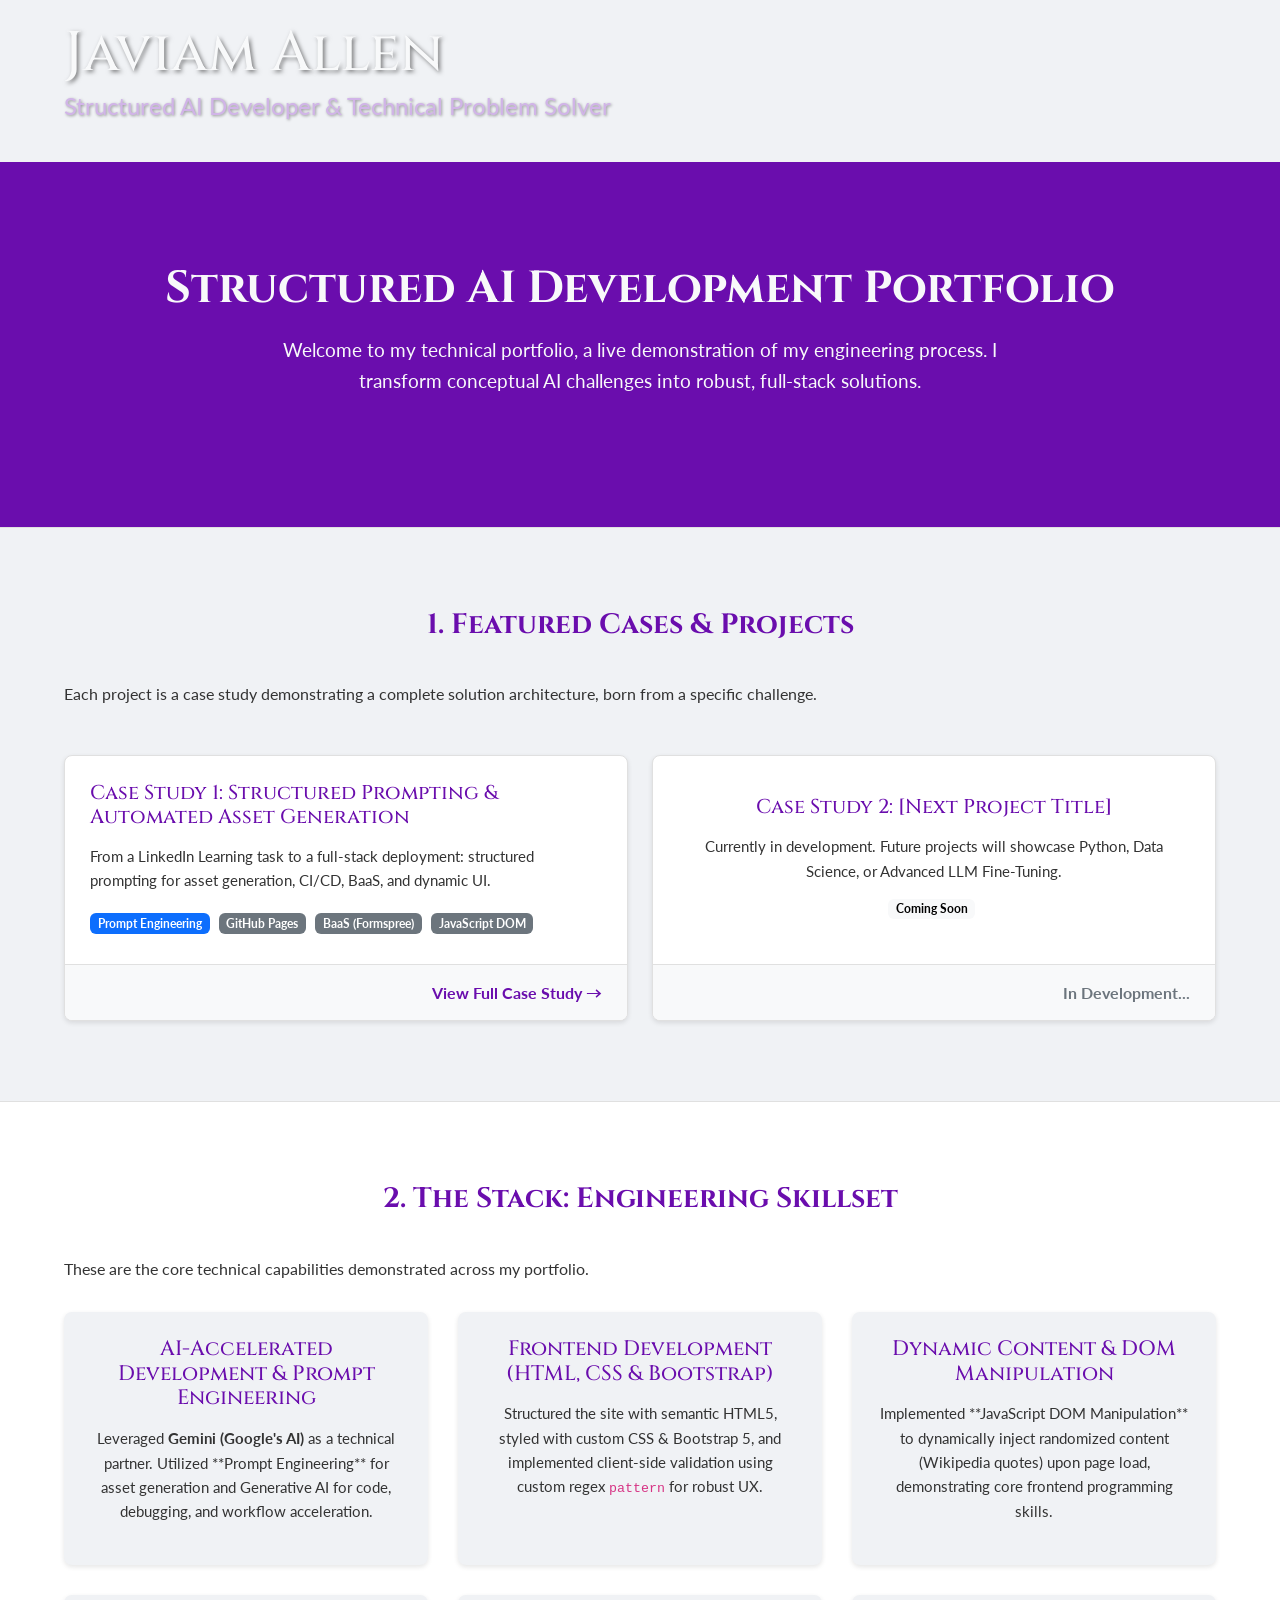
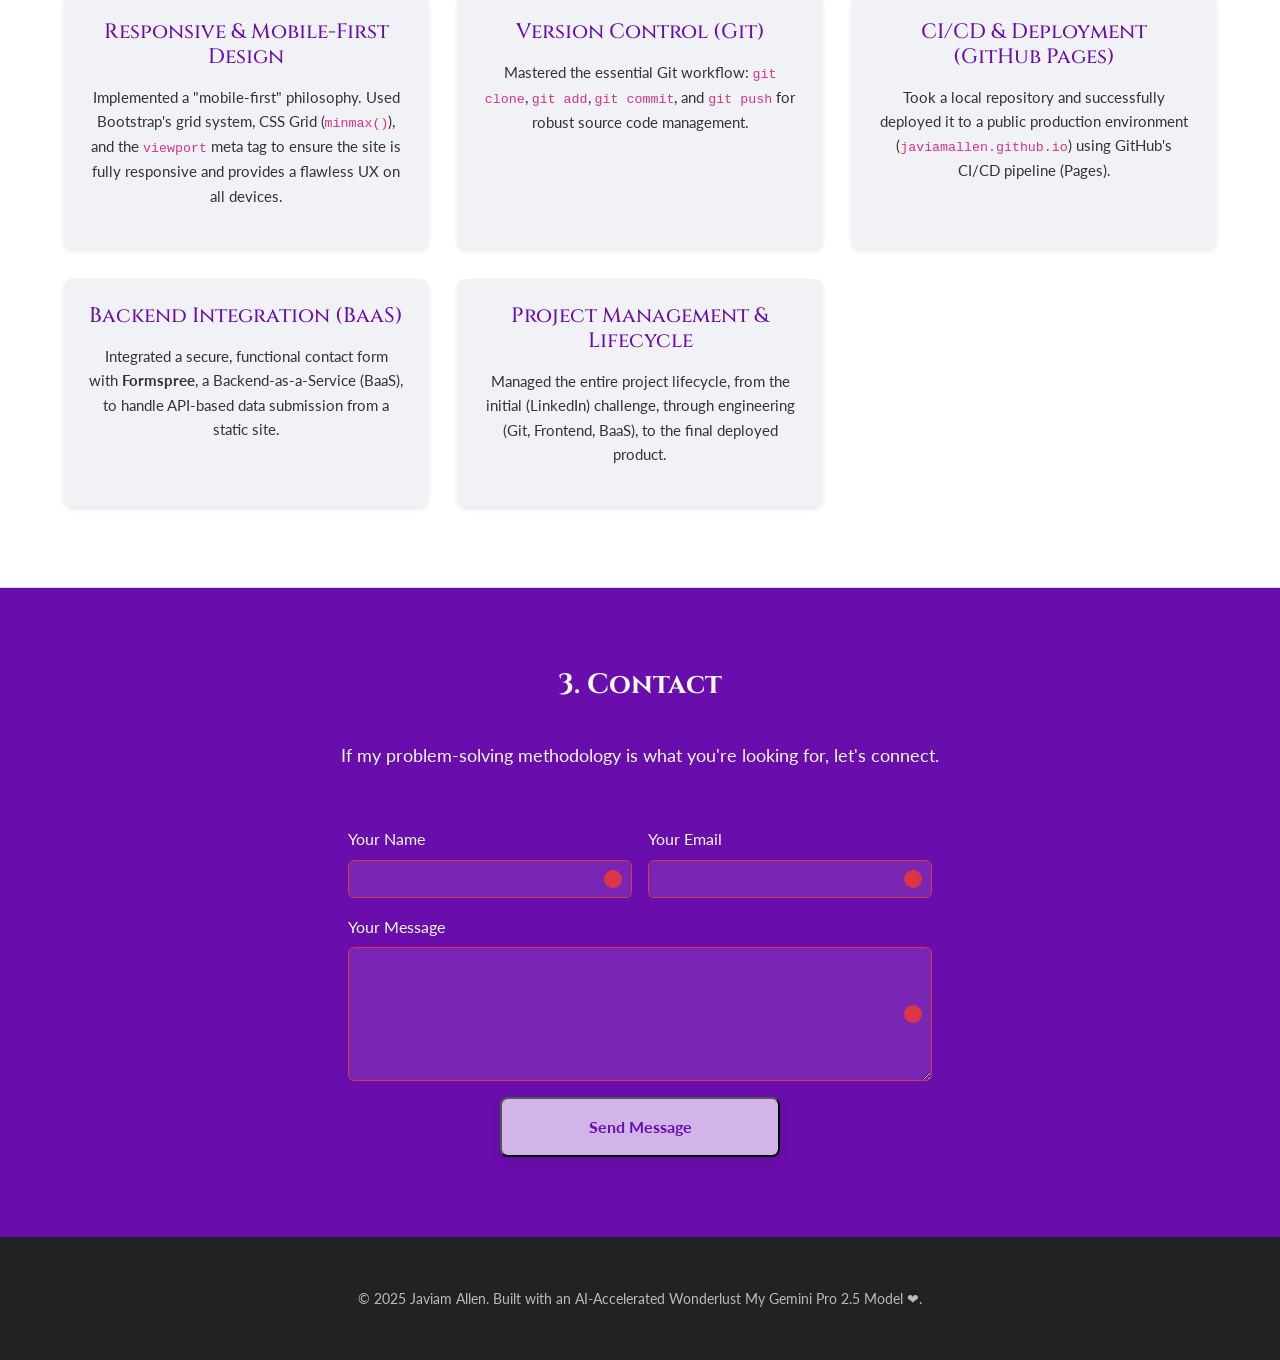
==== index.html @ 5b9ef959 "Refactor Case Study 2: Integrated AI-Generated Tetris with Claude & Few-Shot Learning" ====
<!DOCTYPE html>
<html lang="en">
<head>
    <meta charset="UTF-8">
    <meta name="viewport" content="width=device-width, initial-scale=1.0">
    
    <title>Javiam Allen | Structured AI Development Portfolio</title>
    <meta name="description" content="Portfolio Hub de Javiam Allen, presentando casos de estudio técnicos y soluciones de ingeniería en Prompt Engineering, CI/CD, y desarrollo full-stack acelerado por IA.">

    <link href="https://fonts.googleapis.com/css2?family=Cinzel:wght@400;700&family=Lato:wght@300;400&display=swap" rel="stylesheet">
    <link href="https://cdn.jsdelivr.net/npm/bootstrap@5.3.3/dist/css/bootstrap.min.css" rel="stylesheet" integrity="sha384-QWTKZyjpPEjISv5WaRU9OFeRpok6YctnYmDr5pNlyT2bRjXh0JMhjY6hW+ALEwIH" crossorigin="anonymous">
    <link rel="stylesheet" href="style.css">
</head>
<body>

    <header>
        <div class="container">
            <h1 class="logo">Javiam Allen</h1>
            <p class="subtitle">Structured AI Developer & Technical Problem Solver</p>
        </div>
    </header>

    <main>
        
        <section class="hero">
            <div class="container">
                <h2>Structured AI Development Portfolio</h2>
                <p>Welcome to my technical portfolio, a live demonstration of my engineering process. I transform conceptual AI challenges into robust, full-stack solutions.</p>
            </div>
        </section>

        <section class="projects">
            <div class="container">
                <h3>1. Featured Cases & Projects</h3>
                <p>Each project is a case study demonstrating a complete solution architecture, born from a specific challenge.</p>

                <div class="row row-cols-1 row-cols-md-2 g-4 mt-4">
                    
                    <div class="col">
                        <a href="/projects/prompt_engineering_case-study1.html" class="project-card-link">
                            <div class="card h-100 project-card">
                                <div class="card-body">
                                    <h5 class="card-title">Case Study 1: Structured Prompting & Automated Asset Generation</h5>
                                    <p class="card-text">From a LinkedIn Learning task to a full-stack deployment: structured prompting for asset generation, CI/CD, BaaS, and dynamic UI.</p>
                                    <span class="badge text-bg-primary">Prompt Engineering</span>
                                    <span class="badge text-bg-secondary">GitHub Pages</span>
                                    <span class="badge text-bg-secondary">BaaS (Formspree)</span>
                                    <span class="badge text-bg-secondary">JavaScript DOM</span>
                                </div>
                                <div class="card-footer">
                                    View Full Case Study →
                                </div>
                            </div>
                        </a>
                    </div>

                    <div class="col">
                        <div class="card h-100 project-card coming-soon">
                            <div class="card-body">
                                <h5 class="card-title">Case Study 2: [Next Project Title]</h5>
                                <p class="card-text">Currently in development. Future projects will showcase Python, Data Science, or Advanced LLM Fine-Tuning.</p>
                                <span class="badge text-bg-light">Coming Soon</span>
                            </div>
                            <div class="card-footer">
                                In Development...
                            </div>
                        </div>
                    </div>
                    
                </div>
            </div>
        </section>


        <section class="process">
            <div class="container">
                <h3>2. The Stack: Engineering Skillset</h3>
                <p>These are the core technical capabilities demonstrated across my portfolio.</p>
                
                <div class="skills-grid">
                    <div class="skill-card">
                        <h4>AI-Accelerated Development & Prompt Engineering</h4>
                        <p>Leveraged <strong>Gemini (Google's AI)</strong> as a technical partner. Utilized **Prompt Engineering** for asset generation and Generative AI for code, debugging, and workflow acceleration.</p>
                    </div>
                    
                    <div class="skill-card">
                        <h4>Frontend Development (HTML, CSS & Bootstrap)</h4>
                        <p>Structured the site with semantic HTML5, styled with custom CSS & Bootstrap 5, and implemented client-side validation using custom regex <code>pattern</code> for robust UX.</p>
                    </div>
                    
                    <div class="skill-card">
                        <h4>Dynamic Content & DOM Manipulation</h4>
                        <p>Implemented **JavaScript DOM Manipulation** to dynamically inject randomized content (Wikipedia quotes) upon page load, demonstrating core frontend programming skills.</p>
                    </div>
                    
                    <div class="skill-card">
                        <h4>Responsive & Mobile-First Design</h4>
                        <p>Implemented a "mobile-first" philosophy. Used Bootstrap's grid system, CSS Grid (<code>minmax()</code>), and the <code>viewport</code> meta tag to ensure the site is fully responsive and provides a flawless UX on all devices.</p>
                    </div>
                    
                    <div class="skill-card">
                        <h4>Version Control (Git)</h4>
                        <p>Mastered the essential Git workflow: <code>git clone</code>, <code>git add</code>, <code>git commit</code>, and <code>git push</code> for robust source code management.</p>
                    </div>
                    
                    <div class="skill-card">
                        <h4>CI/CD & Deployment (GitHub Pages)</h4>
                        <p>Took a local repository and successfully deployed it to a public production environment (<code>javiamallen.github.io</code>) using GitHub's CI/CD pipeline (Pages).</p>
                    </div>
                    
                    <div class="skill-card">
                        <h4>Backend Integration (BaaS)</h4>
                        <p>Integrated a secure, functional contact form with <strong>Formspree</strong>, a Backend-as-a-Service (BaaS), to handle API-based data submission from a static site.</p>
                    </div>

                    <div class="skill-card">
                        <h4>Project Management & Lifecycle</h4>
                        <p>Managed the entire project lifecycle, from the initial (LinkedIn) challenge, through engineering (Git, Frontend, BaaS), to the final deployed product.</p>
                    </div>
                </div>
            </div>
        </section>

        <section class="contact">
            <div class="container">
                <h3>3. Contact</h3>
                <p>If my problem-solving methodology is what you're looking for, let's connect.</p>
                
                <form action="https://formspree.io/f/xdkyglgq" method="POST" class="row g-3 needs-validation" style="max-width: 600px; margin: 40px auto 0; text-align: left;" novalidate>
                    
                    <div class="col-md-6">
                        <label for="inputName" class="form-label">Your Name</label>
                        <input type="text" name="name" class="form-control" id="inputName" required>
                        <div class="invalid-feedback">
                            Please enter your name.
                        </div>
                    </div>
                    
                    <div class="col-md-6">
                        <label for="inputEmail" class="form-label">Your Email</label>
                        <input type="email" name="_replyto" class="form-control" id="inputEmail" pattern="[a-z0-9._%+-]+@[a-z0-9.-]+\.[a-z]{2,}$" required>
                        <div class="invalid-feedback">
                            Please enter a valid email address (e.g., user@domain.com).
                        </div>
                    </div>
                    
                    <div class="col-12">
                        <label for="inputMessage" class="form-label">Your Message</label>
                        <textarea class="form-control" name="message" id="inputMessage" rows="5" required></textarea>
                        <div class="invalid-feedback">
                            Please enter your message.
                        </div>
                    </div>
                    
                    <input type="hidden" name="_next" value="https://javiamallen.github.io/gracias.html">
                    
                    <div class="col-12 text-center">
                        <button type="submit" class="cta-button">Send Message</button>
                    </div>
                </form>

            </div>
        </section>
    </main>

    <footer>
        <div class="container">
            <p>© 2025 Javiam Allen. Built with an AI-Accelerated Wonderlust My Gemini Pro 2.5 Model <span id="heart-symbol">&#x2764;</span>.</p>
        </div>
    </footer>

    <script src="https://cdn.jsdelivr.net/npm/bootstrap@5.3.3/dist/js/bootstrap.bundle.min.js" integrity="sha384-YvpcrYf0tY3lHB60NNkmXc5s9fDVZLESaAA55NDzOxhy9GkcIdslK1eN7N6jIeHz" crossorigin="anonymous"></script>
</body>
</html>
---- style.css ----
:root {
    --primary-color: #6a0dad; /* Morado profundo */
    --accent-color: #d1b4e8; /* Un morado más claro para acentos */
    --text-color: #333;
    --light-text-color: #f8f9fa;
    --background-color: #f0f2f5; /* Un gris claro para el fondo principal */
    --card-background: #ffffff;
    --shadow-light: rgba(0, 0, 0, 0.1);
    --border-color: #e0e0e0;
}

body {
    font-family: 'Lato', sans-serif;
    line-height: 1.6;
    color: var(--text-color);
    background-color: var(--background-color);
    margin: 0;
    padding: 0;
}

.container {
    width: 90%;
    max-width: 1200px;
    margin: 0 auto;
    padding: 20px 0;
}

/* Header Styles with Video Background (Index Page) */
.video-header {
    position: relative;
    width: 100%;
    height: 400px; 
    overflow: hidden;
    display: flex;
    align-items: center;
    justify-content: center;
    text-align: center;
    color: var(--light-text-color); 
    box-shadow: 0 4px 8px var(--shadow-light);
}

.header-video {
    position: absolute;
    top: 50%;
    left: 50%;
    min-width: 100%;
    min-height: 100%;
    width: auto;
    height: auto;
    z-index: 0;
    transform: translate(-50%, -50%);
    object-fit: cover; 
    filter: grayscale(100%) contrast(1.2); 
}

.header-overlay {
    position: absolute;
    top: 0;
    left: 0;
    width: 100%;
    height: 100%;
    background-color: rgba(0, 0, 0, 0.4); 
    z-index: 1;
}

.header-content {
    position: relative;
    z-index: 2; 
    padding: 2rem; 
}

.logo {
    font-family: 'Cinzel', serif;
    font-size: 3.5rem;
    margin: 0;
    color: var(--light-text-color);
    text-shadow: 2px 2px 4px rgba(0,0,0,0.5);
}

.subtitle {
    font-size: 1.5rem;
    color: var(--accent-color);
    text-shadow: 1px 1px 3px rgba(0,0,0,0.4);
}

/* General Section Styling */
section {
    padding: 60px 0;
    border-bottom: 1px solid var(--border-color);
}

section:last-of-type {
    border-bottom: none;
}

section h2, section h3 {
    font-family: 'Cinzel', serif;
    color: var(--primary-color);
    text-align: center;
    margin-bottom: 40px;
    font-weight: 700;
}

/* Hero Section */
.hero {
    background-color: var(--primary-color); 
    color: var(--light-text-color);
    text-align: center;
    padding: 80px 0;
}

.hero h2 {
    color: var(--light-text-color);
    font-size: 2.8rem;
    margin-bottom: 20px;
}

.hero p {
    font-size: 1.2rem;
    max-width: 800px;
    margin: 0 auto 30px auto;
}

.cta-button {
    display: inline-flex; /* Para alinear el texto principal y subtexto */
    flex-direction: column;
    align-items: center;
    justify-content: center;
    padding: 15px 30px; /* Más padding para el diseño de dos líneas */
    min-width: 280px; /* Ancho mínimo para que quepa bien el texto */
    background-color: var(--accent-color);
    color: var(--primary-color);
    border-radius: 8px;
    text-decoration: none;
    font-weight: bold;
    transition: background-color 0.3s ease, transform 0.2s ease;
    box-shadow: 0 4px 8px rgba(0,0,0,0.1);
}
.cta-button:hover {
    background-color: var(--primary-color);
    color: white;
    transform: translateY(-3px);
    box-shadow: 0 6px 12px rgba(0,0,0,0.15);
}
.cta-button .main-text {
    font-size: 1.1rem;
    margin-bottom: 5px; /* Espacio entre el texto principal y el subtexto */
}
.cta-button .sub-text {
    font-size: 0.85rem;
    font-weight: normal;
    opacity: 0.8;
}


/* Projects Section */
.projects {
    background-color: var(--background-color);
}

.project-card {
    background-color: var(--card-background);
    border: 1px solid var(--border-color);
    border-radius: 8px;
    overflow: hidden;
    box-shadow: 0 2px 5px var(--shadow-light);
    transition: transform 0.2s ease-in-out;
}

.project-card:hover {
    transform: translateY(-5px);
}

.project-card-link {
    text-decoration: none;
    color: inherit; /* Hereda el color del texto para no ponerlo azul */
}

.project-card-link:hover .project-card {
    border-color: var(--primary-color); 
}

.project-card .card-body {
    padding: 25px;
}

.project-card .card-title {
    font-family: 'Cinzel', serif;
    color: var(--primary-color);
    margin-bottom: 15px;
}

.project-card .card-text {
    color: var(--text-color);
    font-size: 0.95rem;
}

.project-card .badge {
    margin-right: 5px;
    margin-bottom: 5px;
}

.project-card .card-footer {
    background-color: #f8f9fa;
    border-top: 1px solid var(--border-color);
    padding: 15px 25px;
    color: var(--primary-color);
    font-weight: bold;
    text-align: right;
}

.project-card.coming-soon .card-body {
    display: flex;
    flex-direction: column;
    justify-content: center;
    align-items: center;
    min-height: 180px; 
    text-align: center;
    color: var(--text-color);
}

.project-card.coming-soon .card-footer {
    color: #6c757d; 
}


/* Process/Skills Section (Index Page) */
.process {
    background-color: var(--card-background);
}

.skills-grid {
    display: grid;
    grid-template-columns: repeat(auto-fit, minmax(300px, 1fr));
    gap: 30px;
    margin-top: 30px;
}

.skill-card {
    background-color: var(--background-color);
    padding: 25px;
    border-radius: 8px;
    box-shadow: 0 2px 5px var(--shadow-light);
    text-align: center;
    transition: background-color 0.2s ease-in-out;
}

.skill-card:hover {
    background-color: #e2e4e7; 
}

.skill-card h4 {
    font-family: 'Cinzel', serif;
    color: var(--primary-color);
    margin-bottom: 15px;
    font-size: 1.3rem;
}

.skill-card p {
    font-size: 0.95rem;
    color: var(--text-color);
}

/* Contact Section (Index Page) */
.contact {
    background-color: var(--primary-color);
    color: var(--light-text-color);
    text-align: center;
}

.contact h3 {
    color: var(--light-text-color);
}

.contact p {
    max-width: 700px;
    margin: 0 auto 30px auto;
    font-size: 1.1rem;
}

.form-label {
    color: var(--light-text-color);
    text-align: left;
    display: block; 
    margin-bottom: .5rem;
}

.form-control {
    background-color: rgba(255, 255, 255, 0.1);
    border: 1px solid rgba(255, 255, 255, 0.3);
    color: var(--light-text-color);
}

.form-control:focus {
    background-color: rgba(255, 255, 255, 0.15);
    border-color: var(--accent-color);
    box-shadow: 0 0 0 0.25rem rgba(209, 180, 232, 0.5); 
    color: var(--light-text-color);
}

.form-control::placeholder {
    color: rgba(255, 255, 255, 0.5);
}

.form-control:valid {
    border-color: #198754; 
    padding-right: 2.25rem;
    background-image: url("data:image/svg+xml,%3csvg xmlns='http://www.w3.org/2000/svg' viewBox='0 0 8 8'%3e%3cpath fill='%23198754' d='M2.343 6.707l-.707-.707L5.707 2.343l.707.707L2.343 6.707zM1.293 4.293l1.414 1.414L.879 7.336.172 6.629l1.121-1.121z'/%3e%3c/svg%3e");
    background-repeat: no-repeat;
    background-position: right calc(.375em + .1875rem) center;
    background-size: calc(.75em + .375rem) calc(.75em + .375rem);
}

.form-control:invalid {
    border-color: #dc3545; 
    padding-right: 2.25rem;
    background-image: url("data:image/svg+xml,%3csvg xmlns='http://www.w3.org/2000/svg' viewBox='0 0 12 12' fill='%23dc3545'%3e%3cpath d='M8.59 3.41L7.18 2 6 3.18 4.82 2 3.41 3.41 4.59 4.59 3.41 5.76 2 7.18 3.18 6 4.34 7.18 5.76 6 7.18 7.18 8.59 6 7.42 4.82 8.59 3.41zM6 0a6 6 0 100 12A6 6 0 006 0z'/%3e%3c/svg%3e");
    background-repeat: no-repeat;
    background-position: right calc(.375em + .1875rem) center;
    background-size: calc(.75em + .375rem) calc(.75em + .375rem);
}

.invalid-feedback {
    color: #dc3545; 
    text-align: left;
    margin-top: .25rem;
}

/* Footer Styles */
footer {
    background-color: #222;
    color: #bbb;
    text-align: center;
    padding: 30px 0;
    font-size: 0.9rem;
}

footer p {
    margin: 0;
}

/* Responsive Design */
@media (max-width: 768px) {
    .logo {
        font-size: 2.5rem;
    }

    .subtitle {
        font-size: 1.2rem;
    }

    .hero h2 {
        font-size: 2rem;
    }

    .hero p {
        font-size: 1rem;
    }

    .skills-grid { /* Para el index */
        grid-template-columns: 1fr;
    }

    .container {
        padding: 15px 0;
    }

    section {
        padding: 40px 0;
    }

    /* Ajustes específicos para botones CTA en móvil */
    .cta-button {
        width: 90%; /* Hace que el botón ocupe casi todo el ancho */
        min-width: unset; /* Deshabilita el min-width para móvil */
    }
}


/* --- ESTILOS ESPECÍFICOS PARA LAS PÁGINAS DE CASOS DE ESTUDIO --- */
/* (Combinando los estilos generales con los específicos de Case Study 1) */

/* Encabezado de los casos de estudio */
.case-study-header {
    background-color: var(--primary-color);
    color: white;
    padding: 60px 0;
    text-align: center;
    box-shadow: 0 4px 8px rgba(0,0,0,0.1); /* Sombra para que destaque */
}
.case-study-header h1 {
    font-family: 'Cinzel', serif;
    font-size: 3rem;
    margin-bottom: 15px;
}
.case-study-header p {
    font-size: 1.1rem;
    max-width: 800px;
    margin: 0 auto;
}

/* Secciones de casos de estudio */
.case-study-section {
    padding: 50px 0;
    border-bottom: 1px solid #eee; /* Borde más sutil */
    background-color: #f8f9fa; /* Asegura el fondo blanco */
}
.case-study-section:last-of-type {
    border-bottom: none;
}
.case-study-section h2 {
    font-family: 'Cinzel', serif;
    color: var(--primary-color);
    margin-bottom: 30px;
    text-align: center;
    font-weight: 700;
}

/* Grilla de habilidades/tecnologías para casos de estudio */
.tech-stack-grid {
    display: grid;
    grid-template-columns: repeat(auto-fit, minmax(140px, 1fr)); /* Adaptado para más cards pequeñas */
    gap: 10px; /* Menos espacio entre cards */
    margin-top: 20px;
    justify-content: center;
}
.tech-card {
    background-color: var(--card-background); /* Blanco para las cards */
    border: 1px solid var(--border-color);
    border-radius: 6px; /* Bordes ligeramente menos redondeados */
    padding: 12px 8px; /* Menos padding */
    text-align: center;
    box-shadow: 0 2px 4px rgba(0,0,0,0.05);
    font-weight: 700; /* Boldy */
    color: var(--text-color);
    font-size: 0.9rem; /* Fuente más pequeña */
    transition: transform 0.1s ease, border-color 0.1s ease;
}
.tech-card:hover {
    transform: translateY(-2px);
    border-color: var(--primary-color);
}
.tech-card.ai-model { /* Card especial para el modelo de IA */
    background-color: var(--accent-color);
    color: var(--primary-color);
    border-color: var(--primary-color);
    font-size: 1rem;
    padding: 15px 10px;
    box-shadow: 0 4px 8px rgba(0,0,0,0.1);
}
.tech-card.ai-model p { /* Estilo para el subtexto dentro de la card AI-model */
    font-weight: normal; 
    font-size: 0.85rem; 
    margin-top: 5px;
    margin-bottom: 0;
    opacity: 0.9;
}


/* Bloque de Código de Prompt (YAML) */
.prompt-example {
    background-color: #282c34; /* Fondo oscuro tipo editor de código */
    color: #f8f8f2; /* Color de texto claro */
    border-radius: 8px;
    padding: 1.5rem;
    margin-top: 20px;
    overflow-x: auto; /* Para scroll horizontal en móviles */
    box-shadow: 0 4px 8px rgba(0,0,0,0.2);
}
.prompt-example h5 {
    color: #61dafb; /* Azul claro para el título del prompt */
    text-align: center;
    margin-bottom: 15px;
    font-family: 'Lato', sans-serif; 
    font-weight: 700;
}
.prompt-example pre {
    margin: 0;
    white-space: pre-wrap; /* Permite que el texto se ajuste si es muy largo */
    word-wrap: break-word;
}
/* Colores de sintaxis para YAML */
.yaml-comment { color: #5c6370; } 
.yaml-key { color: #e06c75; } 
.yaml-string { color: #98c379; } 
.yaml-operator { color: #c678dd; } 
.prompt-highlight {
    font-weight: bold;
    color: #e0b0ff; /* Morado claro para destacar */
}

/* Listado de requisitos del Challenge */
.challenge-list {
    list-style: none; /* Sin viñetas por defecto */
    padding-left: 0;
    text-align: left;
    max-width: 800px;
    margin: 20px auto;
    background-color: var(--card-background);
    border-radius: 8px;
    box-shadow: 0 2px 5px rgba(0,0,0,0.05);
    padding: 20px;
}
.challenge-list li {
    padding: 10px 0;
    border-bottom: 1px dashed var(--border-color); /* Separador punteado */
    font-size: 1rem;
    color: var(--text-color);
}
.challenge-list li:last-child {
    border-bottom: none;
}
.challenge-list .boldy {
    color: var(--primary-color); /* Hace que los elementos clave sean morados */
}

/* Estilo para los "Key Takeaways" */
.key-takeaway {
    background-color: #e9ecef; /* Gris suave */
    padding: 25px;
    border-left: 5px solid var(--primary-color); /* Borde morado a la izquierda */
    margin-top: 40px;
    font-style: italic;
    color: #555;
    border-radius: 8px;
    box-shadow: 0 2px 5px rgba(0,0,0,0.05);
}
.key-takeaway p {
    margin-bottom: 0;
    font-size: 1.05rem;
}

/* Botón "Back to Portfolio Hub" */
.back-to-portfolio-btn {
    display: inline-block;
    margin-top: 40px;
    background-color: var(--primary-color);
    color: white;
    padding: 12px 30px;
    border-radius: 5px;
    text-decoration: none;
    font-weight: bold;
    transition: background-color 0.3s ease, transform 0.2s ease;
    box-shadow: 0 4px 8px rgba(0,0,0,0.1);
}
.back-to-portfolio-btn:hover {
    background-color: #5a0ca0;
    color: white;
    transform: translateY(-2px);
}

/* Responsive para casos de estudio */
@media (max-width: 768px) {
    .case-study-header h1 {
        font-size: 2rem;
    }
    .tech-stack-grid {
        grid-template-columns: repeat(auto-fit, minmax(100px, 1fr)); /* Más compacto para móvil */
    }
    .tech-card {
        font-size: 0.8rem;
        padding: 10px 5px;
    }
    .tech-card.ai-model {
        font-size: 0.9rem;
        padding: 12px 8px;
    }
    .tech-card.ai-model p {
        font-size: 0.75rem;
    }
    .prompt-example {
        padding: 1rem;
    }
    .prompt-example h5 {
        font-size: 1rem;
    }
    .download-btn-wrapper .cta-button {
        width: 100%;
        min-width: unset;
    }
    .challenge-list {
        padding: 15px;
    }
}
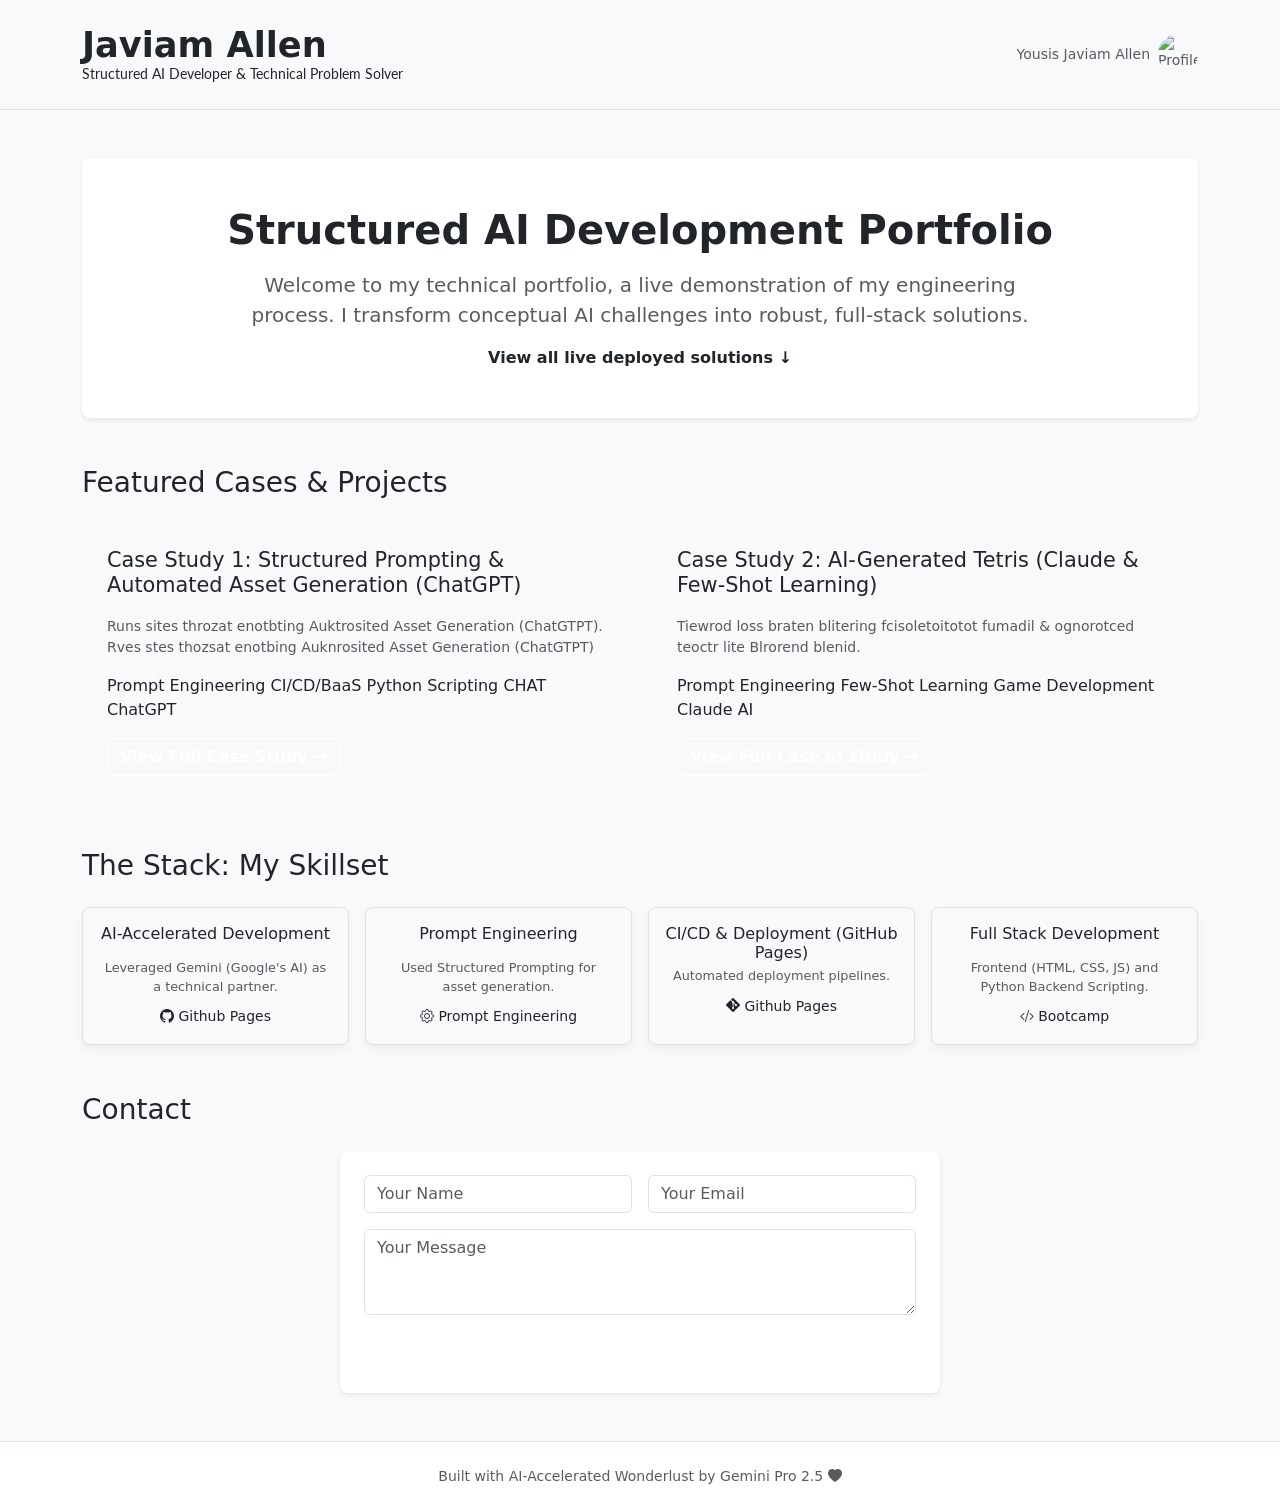
==== commit e9c9e6c7: "Refactor Case Study 2: Integrated AI-Generated Tetris with Claude & Few-Shot Learning" ====
--- a/index.html
+++ b/index.html
@@ -3,172 +3,150 @@
 <head>
     <meta charset="UTF-8">
     <meta name="viewport" content="width=device-width, initial-scale=1.0">
+    <title>Javiam Allen | Structured AI Development Portfolio</title>
+    <meta name="description" content="Portfolio Hub de Javiam Allen, presentando casos de estudio técnicos y soluciones de ingeniería en IA.">
     
-    <title>Javiam Allen | Structured AI Development Portfolio</title>
-    <meta name="description" content="Portfolio Hub de Javiam Allen, presentando casos de estudio técnicos y soluciones de ingeniería en Prompt Engineering, CI/CD, y desarrollo full-stack acelerado por IA.">
+    <link href="https://fonts.googleapis.com/css2?family=Cinzel:wght@400;700&family=Lato:wght@300;400;700&display=swap" rel="stylesheet">
+    
+    <link href="https://cdn.jsdelivr.net/npm/bootstrap@5.3.3/dist/css/bootstrap.min.css" rel="stylesheet" integrity="sha384-QWTKZyjpPEjISv5WaRU9OFeRpok6YctnYmDr5pNlyT2bRjXh0JMhjY6hW+ALEwIH" crossorigin="anonymous">
+    
+    <link rel="stylesheet" href="style.css"> 
+</head>
+<body class="bg-light">
 
-    <link href="https://fonts.googleapis.com/css2?family=Cinzel:wght@400;700&family=Lato:wght@300;400&display=swap" rel="stylesheet">
-    <link href="https://cdn.jsdelivr.net/npm/bootstrap@5.3.3/dist/css/bootstrap.min.css" rel="stylesheet" integrity="sha384-QWTKZyjpPEjISv5WaRU9OFeRpok6YctnYmDr5pNlyT2bRjXh0JMhjY6hW+ALEwIH" crossorigin="anonymous">
-    <link rel="stylesheet" href="style.css">
-</head>
-<body>
-
-    <header>
-        <div class="container">
-            <h1 class="logo">Javiam Allen</h1>
-            <p class="subtitle">Structured AI Developer & Technical Problem Solver</p>
+    <header class="py-4 border-bottom">
+        <div class="container d-flex justify-content-between align-items-center">
+            <div>
+                <h1 class="logo mb-0">Javiam Allen</h1>
+                <p class="subtitle mb-0">Structured AI Developer & Technical Problem Solver</p>
+            </div>
+            <div class="d-none d-md-flex align-items-center text-muted small">
+                <span class="me-2">Yousis Javiam Allen</span>
+                <img src="assets/profile-pic.jpg" alt="Profile" class="rounded-circle" style="width: 40px; height: 40px;">
+            </div>
         </div>
     </header>
 
-    <main>
+    <main class="container my-5">
         
-        <section class="hero">
-            <div class="container">
-                <h2>Structured AI Development Portfolio</h2>
-                <p>Welcome to my technical portfolio, a live demonstration of my engineering process. I transform conceptual AI challenges into robust, full-stack solutions.</p>
+        <section class="p-4 p-md-5 mb-5 bg-white shadow-sm rounded-3 text-center">
+            <h2 class="display-6 fw-bold mb-3" style="color: var(--primary-color);">Structured AI Development Portfolio</h2>
+            <p class="lead text-muted mx-auto" style="max-width: 800px;">
+                Welcome to my technical portfolio, a live demonstration of my engineering process. I transform conceptual AI challenges into robust, full-stack solutions.
+            </p>
+            <a href="#featured-projects" class="text-decoration-none" style="color: var(--primary-color); font-weight: bold;">
+                View all live deployed solutions ↓
+            </a>
+        </section>
+
+        <section id="featured-projects" class="mb-5">
+            <h3 class="mb-4">Featured Cases & Projects</h3>
+            <div class="row g-4">
+                
+                <div class="col-md-6">
+                    <div class="project-card">
+                        <h4 class="mb-2">Case Study 1: Structured Prompting & Automated Asset Generation (ChatGPT)</h4>
+                        <p class="text-muted small">Runs sites throzat enotbting Auktrosited Asset Generation (ChatGTPT). Rves stes thozsat enotbing Auknrosited Asset Generation (ChatGTPT)</p>
+                        
+                        <div class="mb-3">
+                            <span class="tech-tag">Prompt Engineering</span>
+                            <span class="tech-tag">CI/CD/BaaS</span>
+                            <span class="tech-tag">Python Scripting</span>
+                            <span class="tech-tag">CHAT ChatGPT</span>
+                        </div>
+                        
+                        <a href="/projects/prompt_engineering_case-study1.html" class="btn btn-primary view-case-btn">View Full Case Study →</a>
+                    </div>
+                </div>
+
+                <div class="col-md-6">
+                    <div class="project-card">
+                        <h4 class="mb-2">Case Study 2: AI-Generated Tetris (Claude & Few-Shot Learning)</h4>
+                        <p class="text-muted small">Tiewrod loss braten blitering fcisoletoitotot fumadil & ognorotced teoctr lite Blrorend blenid.</p>
+                        
+                        <div class="mb-3">
+                            <span class="tech-tag">Prompt Engineering</span>
+                            <span class="tech-tag">Few-Shot Learning</span>
+                            <span class="tech-tag">Game Development</span>
+                             <span class="tech-tag">Claude AI</span>
+
+                        </div>
+                        
+                        <a href="/projects/prompt_engineering_case-study2.html" class="btn btn-primary view-case-btn">View Full Case of study →</a>
+                    </div>
+                </div>
+
             </div>
         </section>
 
-        <section class="projects">
-            <div class="container">
-                <h3>1. Featured Cases & Projects</h3>
-                <p>Each project is a case study demonstrating a complete solution architecture, born from a specific challenge.</p>
+        <section class="mb-5">
+            <h3 class="mb-4">The Stack: My Skillset</h3>
+            
+            <div class="row g-3">
+                
+                <div class="col-6 col-md-4 col-lg-3">
+                    <div class="skill-card p-3 rounded-3 text-center border">
+                        <h5 class="mb-1">AI-Accelerated Development</h5>
+                        <p class="small text-muted mb-2">Leveraged Gemini (Google's AI) as a technical partner.</p>
+                        <a href="#" class="small text-decoration-none" style="color: var(--primary-color);"><i class="bi bi-github"></i> Github Pages</a>
+                    </div>
+                </div>
 
-                <div class="row row-cols-1 row-cols-md-2 g-4 mt-4">
-                    
-                    <div class="col">
-                        <a href="/projects/prompt_engineering_case-study1.html" class="project-card-link">
-                            <div class="card h-100 project-card">
-                                <div class="card-body">
-                                    <h5 class="card-title">Case Study 1: Structured Prompting & Automated Asset Generation</h5>
-                                    <p class="card-text">From a LinkedIn Learning task to a full-stack deployment: structured prompting for asset generation, CI/CD, BaaS, and dynamic UI.</p>
-                                    <span class="badge text-bg-primary">Prompt Engineering</span>
-                                    <span class="badge text-bg-secondary">GitHub Pages</span>
-                                    <span class="badge text-bg-secondary">BaaS (Formspree)</span>
-                                    <span class="badge text-bg-secondary">JavaScript DOM</span>
-                                </div>
-                                <div class="card-footer">
-                                    View Full Case Study →
-                                </div>
-                            </div>
-                        </a>
+                <div class="col-6 col-md-4 col-lg-3">
+                    <div class="skill-card p-3 rounded-3 text-center border">
+                        <h5 class="mb-1">Prompt Engineering</h5>
+                        <p class="small text-muted mb-2">Used Structured Prompting for asset generation.</p>
+                        <a href="#" class="small text-decoration-none" style="color: var(--primary-color);"><i class="bi bi-gear"></i> Prompt Engineering</a>
                     </div>
+                </div>
 
-                    <div class="col">
-                        <div class="card h-100 project-card coming-soon">
-                            <div class="card-body">
-                                <h5 class="card-title">Case Study 2: [Next Project Title]</h5>
-                                <p class="card-text">Currently in development. Future projects will showcase Python, Data Science, or Advanced LLM Fine-Tuning.</p>
-                                <span class="badge text-bg-light">Coming Soon</span>
-                            </div>
-                            <div class="card-footer">
-                                In Development...
-                            </div>
-                        </div>
+                <div class="col-6 col-md-4 col-lg-3">
+                    <div class="skill-card p-3 rounded-3 text-center border">
+                        <h5 class="mb-1">CI/CD & Deployment (GitHub Pages)</h5>
+                        <p class="small text-muted mb-2">Automated deployment pipelines.</p>
+                        <a href="#" class="small text-decoration-none" style="color: var(--primary-color);"><i class="bi bi-git"></i> Github Pages</a>
                     </div>
-                    
                 </div>
+
+                 <div class="col-6 col-md-4 col-lg-3">
+                    <div class="skill-card p-3 rounded-3 text-center border">
+                        <h5 class="mb-1">Full Stack Development</h5>
+                        <p class="small text-muted mb-2">Frontend (HTML, CSS, JS) and Python Backend Scripting.</p>
+                        <a href="#" class="small text-decoration-none" style="color: var(--primary-color);"><i class="bi bi-code-slash"></i> Bootcamp</a>
+                    </div>
+                </div>
+                
             </div>
         </section>
 
-
-        <section class="process">
-            <div class="container">
-                <h3>2. The Stack: Engineering Skillset</h3>
-                <p>These are the core technical capabilities demonstrated across my portfolio.</p>
-                
-                <div class="skills-grid">
-                    <div class="skill-card">
-                        <h4>AI-Accelerated Development & Prompt Engineering</h4>
-                        <p>Leveraged <strong>Gemini (Google's AI)</strong> as a technical partner. Utilized **Prompt Engineering** for asset generation and Generative AI for code, debugging, and workflow acceleration.</p>
-                    </div>
-                    
-                    <div class="skill-card">
-                        <h4>Frontend Development (HTML, CSS & Bootstrap)</h4>
-                        <p>Structured the site with semantic HTML5, styled with custom CSS & Bootstrap 5, and implemented client-side validation using custom regex <code>pattern</code> for robust UX.</p>
-                    </div>
-                    
-                    <div class="skill-card">
-                        <h4>Dynamic Content & DOM Manipulation</h4>
-                        <p>Implemented **JavaScript DOM Manipulation** to dynamically inject randomized content (Wikipedia quotes) upon page load, demonstrating core frontend programming skills.</p>
-                    </div>
-                    
-                    <div class="skill-card">
-                        <h4>Responsive & Mobile-First Design</h4>
-                        <p>Implemented a "mobile-first" philosophy. Used Bootstrap's grid system, CSS Grid (<code>minmax()</code>), and the <code>viewport</code> meta tag to ensure the site is fully responsive and provides a flawless UX on all devices.</p>
-                    </div>
-                    
-                    <div class="skill-card">
-                        <h4>Version Control (Git)</h4>
-                        <p>Mastered the essential Git workflow: <code>git clone</code>, <code>git add</code>, <code>git commit</code>, and <code>git push</code> for robust source code management.</p>
-                    </div>
-                    
-                    <div class="skill-card">
-                        <h4>CI/CD & Deployment (GitHub Pages)</h4>
-                        <p>Took a local repository and successfully deployed it to a public production environment (<code>javiamallen.github.io</code>) using GitHub's CI/CD pipeline (Pages).</p>
-                    </div>
-                    
-                    <div class="skill-card">
-                        <h4>Backend Integration (BaaS)</h4>
-                        <p>Integrated a secure, functional contact form with <strong>Formspree</strong>, a Backend-as-a-Service (BaaS), to handle API-based data submission from a static site.</p>
-                    </div>
-
-                    <div class="skill-card">
-                        <h4>Project Management & Lifecycle</h4>
-                        <p>Managed the entire project lifecycle, from the initial (LinkedIn) challenge, through engineering (Git, Frontend, BaaS), to the final deployed product.</p>
-                    </div>
-                </div>
-            </div>
-        </section>
-
-        <section class="contact">
-            <div class="container">
-                <h3>3. Contact</h3>
-                <p>If my problem-solving methodology is what you're looking for, let's connect.</p>
-                
-                <form action="https://formspree.io/f/xdkyglgq" method="POST" class="row g-3 needs-validation" style="max-width: 600px; margin: 40px auto 0; text-align: left;" novalidate>
-                    
-                    <div class="col-md-6">
-                        <label for="inputName" class="form-label">Your Name</label>
-                        <input type="text" name="name" class="form-control" id="inputName" required>
-                        <div class="invalid-feedback">
-                            Please enter your name.
+        <section class="mb-5">
+            <h3 class="mb-4">Contact</h3>
+            <div class="p-4 bg-white rounded-3 shadow-sm mx-auto" style="max-width: 600px;">
+                <form action="gracias.html" method="POST">
+                    <div class="row g-3">
+                        <div class="col-sm-6">
+                            <input type="text" class="form-control" placeholder="Your Name" required>
+                        </div>
+                        <div class="col-sm-6">
+                            <input type="email" class="form-control" placeholder="Your Email" required>
+                        </div>
+                        <div class="col-12">
+                            <textarea class="form-control" rows="3" placeholder="Your Message"></textarea>
+                        </div>
+                        <div class="col-12 text-end">
+                            <button type="submit" class="btn btn-primary send-message-btn">Send Message</button>
                         </div>
                     </div>
-                    
-                    <div class="col-md-6">
-                        <label for="inputEmail" class="form-label">Your Email</label>
-                        <input type="email" name="_replyto" class="form-control" id="inputEmail" pattern="[a-z0-9._%+-]+@[a-z0-9.-]+\.[a-z]{2,}$" required>
-                        <div class="invalid-feedback">
-                            Please enter a valid email address (e.g., user@domain.com).
-                        </div>
-                    </div>
-                    
-                    <div class="col-12">
-                        <label for="inputMessage" class="form-label">Your Message</label>
-                        <textarea class="form-control" name="message" id="inputMessage" rows="5" required></textarea>
-                        <div class="invalid-feedback">
-                            Please enter your message.
-                        </div>
-                    </div>
-                    
-                    <input type="hidden" name="_next" value="https://javiamallen.github.io/gracias.html">
-                    
-                    <div class="col-12 text-center">
-                        <button type="submit" class="cta-button">Send Message</button>
-                    </div>
                 </form>
-
             </div>
         </section>
     </main>
 
-    <footer>
-        <div class="container">
-            <p>© 2025 Javiam Allen. Built with an AI-Accelerated Wonderlust My Gemini Pro 2.5 Model <span id="heart-symbol">&#x2764;</span>.</p>
-        </div>
+    <footer class="text-center py-4 bg-white border-top">
+        <p class="small text-muted mb-0">Built with AI-Accelerated Wonderlust by Gemini Pro 2.5 <i class="bi bi-heart-fill" style="color: var(--primary-color);"></i></p>
     </footer>
 
     <script src="https://cdn.jsdelivr.net/npm/bootstrap@5.3.3/dist/js/bootstrap.bundle.min.js" integrity="sha384-YvpcrYf0tY3lHB60NNkmXc5s9fDVZLESaAA55NDzOxhy9GkcIdslK1eN7N6jIeHz" crossorigin="anonymous"></script>
+    <link rel="stylesheet" href="https://cdn.jsdelivr.net/npm/bootstrap-icons@1.11.3/font/bootstrap-icons.min.css">
 </body>
 </html>
--- a/style.css
+++ b/style.css
@@ -1,584 +1,60 @@
-:root {
-    --primary-color: #6a0dad; /* Morado profundo */
-    --accent-color: #d1b4e8; /* Un morado más claro para acentos */
-    --text-color: #333;
-    --light-text-color: #f8f9fa;
-    --background-color: #f0f2f5; /* Un gris claro para el fondo principal */
-    --card-background: #ffffff;
-    --shadow-light: rgba(0, 0, 0, 0.1);
-    --border-color: #e0e0e0;
+/* ======================================= */
+/* NUEVOS ESTILOS PARA INDEX.HTML          */
+/* ======================================= */
+
+/* --- Estilos del Header / Logo --- */
+.logo {
+    font-size: 2.2rem; /* Ajustado para el nuevo diseño */
+    color: var(--text-color); /* Lo hacemos negro/gris oscuro */
+    font-weight: 700;
+}
+.subtitle {
+    font-family: 'Lato', sans-serif;
+    color: var(--light-text);
+    font-size: 0.9rem;
+    margin-top: -3px;
 }
 
-body {
-    font-family: 'Lato', sans-serif;
-    line-height: 1.6;
-    color: var(--text-color);
-    background-color: var(--background-color);
-    margin: 0;
-    padding: 0;
+/* --- Tarjetas de Proyectos Destacados --- */
+.project-card {
+    border-color: #f1f1f1; /* Borde más sutil */
+    transition: transform 0.2s ease, box-shadow 0.2s ease;
+    padding: 25px; /* Más padding */
+}
+.project-card:hover {
+    transform: translateY(-5px);
+    box-shadow: 0 10px 20px rgba(0, 0, 0, 0.1);
+}
+.project-card h4 {
+    font-size: 1.3rem; /* Título más prominente */
+    min-height: 60px; /* Para alinear si el texto es diferente */
 }
 
-.container {
-    width: 90%;
-    max-width: 1200px;
-    margin: 0 auto;
-    padding: 20px 0;
+/* --- Botón "View Case Study" (Morado) --- */
+.view-case-btn,
+.send-message-btn {
+    background-color: var(--primary-color);
+    border-color: var(--primary-color);
+    font-weight: 600;
+    transition: background-color 0.2s;
+}
+.view-case-btn:hover,
+.send-message-btn:hover {
+    background-color: #5a0ca0; /* Un tono más oscuro */
+    border-color: #5a0ca0;
 }
 
-/* Header Styles with Video Background (Index Page) */
-.video-header {
-    position: relative;
-    width: 100%;
-    height: 400px; 
-    overflow: hidden;
-    display: flex;
-    align-items: center;
-    justify-content: center;
-    text-align: center;
-    color: var(--light-text-color); 
-    box-shadow: 0 4px 8px var(--shadow-light);
+/* --- Tarjetas de Habilidad (The Stack) --- */
+.skill-card {
+    background-color: var(--card-background);
+    box-shadow: 0 4px 8px rgba(0,0,0,0.05);
+    height: 100%;
 }
-
-.header-video {
-    position: absolute;
-    top: 50%;
-    left: 50%;
-    min-width: 100%;
-    min-height: 100%;
-    width: auto;
-    height: auto;
-    z-index: 0;
-    transform: translate(-50%, -50%);
-    object-fit: cover; 
-    filter: grayscale(100%) contrast(1.2); 
+.skill-card h5 {
+    font-size: 1rem;
+    color: var(--primary-color);
+    min-height: 30px; /* Para consistencia visual */
 }
-
-.header-overlay {
-    position: absolute;
-    top: 0;
-    left: 0;
-    width: 100%;
-    height: 100%;
-    background-color: rgba(0, 0, 0, 0.4); 
-    z-index: 1;
-}
-
-.header-content {
-    position: relative;
-    z-index: 2; 
-    padding: 2rem; 
-}
-
-.logo {
-    font-family: 'Cinzel', serif;
-    font-size: 3.5rem;
-    margin: 0;
-    color: var(--light-text-color);
-    text-shadow: 2px 2px 4px rgba(0,0,0,0.5);
-}
-
-.subtitle {
-    font-size: 1.5rem;
-    color: var(--accent-color);
-    text-shadow: 1px 1px 3px rgba(0,0,0,0.4);
-}
-
-/* General Section Styling */
-section {
-    padding: 60px 0;
-    border-bottom: 1px solid var(--border-color);
-}
-
-section:last-of-type {
-    border-bottom: none;
-}
-
-section h2, section h3 {
-    font-family: 'Cinzel', serif;
-    color: var(--primary-color);
-    text-align: center;
-    margin-bottom: 40px;
-    font-weight: 700;
-}
-
-/* Hero Section */
-.hero {
-    background-color: var(--primary-color); 
-    color: var(--light-text-color);
-    text-align: center;
-    padding: 80px 0;
-}
-
-.hero h2 {
-    color: var(--light-text-color);
-    font-size: 2.8rem;
-    margin-bottom: 20px;
-}
-
-.hero p {
-    font-size: 1.2rem;
-    max-width: 800px;
-    margin: 0 auto 30px auto;
-}
-
-.cta-button {
-    display: inline-flex; /* Para alinear el texto principal y subtexto */
-    flex-direction: column;
-    align-items: center;
-    justify-content: center;
-    padding: 15px 30px; /* Más padding para el diseño de dos líneas */
-    min-width: 280px; /* Ancho mínimo para que quepa bien el texto */
-    background-color: var(--accent-color);
-    color: var(--primary-color);
-    border-radius: 8px;
-    text-decoration: none;
-    font-weight: bold;
-    transition: background-color 0.3s ease, transform 0.2s ease;
-    box-shadow: 0 4px 8px rgba(0,0,0,0.1);
-}
-.cta-button:hover {
-    background-color: var(--primary-color);
-    color: white;
-    transform: translateY(-3px);
-    box-shadow: 0 6px 12px rgba(0,0,0,0.15);
-}
-.cta-button .main-text {
-    font-size: 1.1rem;
-    margin-bottom: 5px; /* Espacio entre el texto principal y el subtexto */
-}
-.cta-button .sub-text {
-    font-size: 0.85rem;
-    font-weight: normal;
-    opacity: 0.8;
-}
-
-
-/* Projects Section */
-.projects {
-    background-color: var(--background-color);
-}
-
-.project-card {
-    background-color: var(--card-background);
-    border: 1px solid var(--border-color);
-    border-radius: 8px;
-    overflow: hidden;
-    box-shadow: 0 2px 5px var(--shadow-light);
-    transition: transform 0.2s ease-in-out;
-}
-
-.project-card:hover {
-    transform: translateY(-5px);
-}
-
-.project-card-link {
-    text-decoration: none;
-    color: inherit; /* Hereda el color del texto para no ponerlo azul */
-}
-
-.project-card-link:hover .project-card {
-    border-color: var(--primary-color); 
-}
-
-.project-card .card-body {
-    padding: 25px;
-}
-
-.project-card .card-title {
-    font-family: 'Cinzel', serif;
-    color: var(--primary-color);
-    margin-bottom: 15px;
-}
-
-.project-card .card-text {
-    color: var(--text-color);
-    font-size: 0.95rem;
-}
-
-.project-card .badge {
-    margin-right: 5px;
-    margin-bottom: 5px;
-}
-
-.project-card .card-footer {
-    background-color: #f8f9fa;
-    border-top: 1px solid var(--border-color);
-    padding: 15px 25px;
-    color: var(--primary-color);
-    font-weight: bold;
-    text-align: right;
-}
-
-.project-card.coming-soon .card-body {
-    display: flex;
-    flex-direction: column;
-    justify-content: center;
-    align-items: center;
-    min-height: 180px; 
-    text-align: center;
-    color: var(--text-color);
-}
-
-.project-card.coming-soon .card-footer {
-    color: #6c757d; 
-}
-
-
-/* Process/Skills Section (Index Page) */
-.process {
-    background-color: var(--card-background);
-}
-
-.skills-grid {
-    display: grid;
-    grid-template-columns: repeat(auto-fit, minmax(300px, 1fr));
-    gap: 30px;
-    margin-top: 30px;
-}
-
-.skill-card {
-    background-color: var(--background-color);
-    padding: 25px;
-    border-radius: 8px;
-    box-shadow: 0 2px 5px var(--shadow-light);
-    text-align: center;
-    transition: background-color 0.2s ease-in-out;
-}
-
-.skill-card:hover {
-    background-color: #e2e4e7; 
-}
-
-.skill-card h4 {
-    font-family: 'Cinzel', serif;
-    color: var(--primary-color);
-    margin-bottom: 15px;
-    font-size: 1.3rem;
-}
-
 .skill-card p {
-    font-size: 0.95rem;
-    color: var(--text-color);
-}
-
-/* Contact Section (Index Page) */
-.contact {
-    background-color: var(--primary-color);
-    color: var(--light-text-color);
-    text-align: center;
-}
-
-.contact h3 {
-    color: var(--light-text-color);
-}
-
-.contact p {
-    max-width: 700px;
-    margin: 0 auto 30px auto;
-    font-size: 1.1rem;
-}
-
-.form-label {
-    color: var(--light-text-color);
-    text-align: left;
-    display: block; 
-    margin-bottom: .5rem;
-}
-
-.form-control {
-    background-color: rgba(255, 255, 255, 0.1);
-    border: 1px solid rgba(255, 255, 255, 0.3);
-    color: var(--light-text-color);
-}
-
-.form-control:focus {
-    background-color: rgba(255, 255, 255, 0.15);
-    border-color: var(--accent-color);
-    box-shadow: 0 0 0 0.25rem rgba(209, 180, 232, 0.5); 
-    color: var(--light-text-color);
-}
-
-.form-control::placeholder {
-    color: rgba(255, 255, 255, 0.5);
-}
-
-.form-control:valid {
-    border-color: #198754; 
-    padding-right: 2.25rem;
-    background-image: url("data:image/svg+xml,%3csvg xmlns='http://www.w3.org/2000/svg' viewBox='0 0 8 8'%3e%3cpath fill='%23198754' d='M2.343 6.707l-.707-.707L5.707 2.343l.707.707L2.343 6.707zM1.293 4.293l1.414 1.414L.879 7.336.172 6.629l1.121-1.121z'/%3e%3c/svg%3e");
-    background-repeat: no-repeat;
-    background-position: right calc(.375em + .1875rem) center;
-    background-size: calc(.75em + .375rem) calc(.75em + .375rem);
-}
-
-.form-control:invalid {
-    border-color: #dc3545; 
-    padding-right: 2.25rem;
-    background-image: url("data:image/svg+xml,%3csvg xmlns='http://www.w3.org/2000/svg' viewBox='0 0 12 12' fill='%23dc3545'%3e%3cpath d='M8.59 3.41L7.18 2 6 3.18 4.82 2 3.41 3.41 4.59 4.59 3.41 5.76 2 7.18 3.18 6 4.34 7.18 5.76 6 7.18 7.18 8.59 6 7.42 4.82 8.59 3.41zM6 0a6 6 0 100 12A6 6 0 006 0z'/%3e%3c/svg%3e");
-    background-repeat: no-repeat;
-    background-position: right calc(.375em + .1875rem) center;
-    background-size: calc(.75em + .375rem) calc(.75em + .375rem);
-}
-
-.invalid-feedback {
-    color: #dc3545; 
-    text-align: left;
-    margin-top: .25rem;
-}
-
-/* Footer Styles */
-footer {
-    background-color: #222;
-    color: #bbb;
-    text-align: center;
-    padding: 30px 0;
-    font-size: 0.9rem;
-}
-
-footer p {
-    margin: 0;
-}
-
-/* Responsive Design */
-@media (max-width: 768px) {
-    .logo {
-        font-size: 2.5rem;
-    }
-
-    .subtitle {
-        font-size: 1.2rem;
-    }
-
-    .hero h2 {
-        font-size: 2rem;
-    }
-
-    .hero p {
-        font-size: 1rem;
-    }
-
-    .skills-grid { /* Para el index */
-        grid-template-columns: 1fr;
-    }
-
-    .container {
-        padding: 15px 0;
-    }
-
-    section {
-        padding: 40px 0;
-    }
-
-    /* Ajustes específicos para botones CTA en móvil */
-    .cta-button {
-        width: 90%; /* Hace que el botón ocupe casi todo el ancho */
-        min-width: unset; /* Deshabilita el min-width para móvil */
-    }
-}
-
-
-/* --- ESTILOS ESPECÍFICOS PARA LAS PÁGINAS DE CASOS DE ESTUDIO --- */
-/* (Combinando los estilos generales con los específicos de Case Study 1) */
-
-/* Encabezado de los casos de estudio */
-.case-study-header {
-    background-color: var(--primary-color);
-    color: white;
-    padding: 60px 0;
-    text-align: center;
-    box-shadow: 0 4px 8px rgba(0,0,0,0.1); /* Sombra para que destaque */
-}
-.case-study-header h1 {
-    font-family: 'Cinzel', serif;
-    font-size: 3rem;
-    margin-bottom: 15px;
-}
-.case-study-header p {
-    font-size: 1.1rem;
-    max-width: 800px;
-    margin: 0 auto;
-}
-
-/* Secciones de casos de estudio */
-.case-study-section {
-    padding: 50px 0;
-    border-bottom: 1px solid #eee; /* Borde más sutil */
-    background-color: #f8f9fa; /* Asegura el fondo blanco */
-}
-.case-study-section:last-of-type {
-    border-bottom: none;
-}
-.case-study-section h2 {
-    font-family: 'Cinzel', serif;
-    color: var(--primary-color);
-    margin-bottom: 30px;
-    text-align: center;
-    font-weight: 700;
-}
-
-/* Grilla de habilidades/tecnologías para casos de estudio */
-.tech-stack-grid {
-    display: grid;
-    grid-template-columns: repeat(auto-fit, minmax(140px, 1fr)); /* Adaptado para más cards pequeñas */
-    gap: 10px; /* Menos espacio entre cards */
-    margin-top: 20px;
-    justify-content: center;
-}
-.tech-card {
-    background-color: var(--card-background); /* Blanco para las cards */
-    border: 1px solid var(--border-color);
-    border-radius: 6px; /* Bordes ligeramente menos redondeados */
-    padding: 12px 8px; /* Menos padding */
-    text-align: center;
-    box-shadow: 0 2px 4px rgba(0,0,0,0.05);
-    font-weight: 700; /* Boldy */
-    color: var(--text-color);
-    font-size: 0.9rem; /* Fuente más pequeña */
-    transition: transform 0.1s ease, border-color 0.1s ease;
-}
-.tech-card:hover {
-    transform: translateY(-2px);
-    border-color: var(--primary-color);
-}
-.tech-card.ai-model { /* Card especial para el modelo de IA */
-    background-color: var(--accent-color);
-    color: var(--primary-color);
-    border-color: var(--primary-color);
-    font-size: 1rem;
-    padding: 15px 10px;
-    box-shadow: 0 4px 8px rgba(0,0,0,0.1);
-}
-.tech-card.ai-model p { /* Estilo para el subtexto dentro de la card AI-model */
-    font-weight: normal; 
-    font-size: 0.85rem; 
-    margin-top: 5px;
-    margin-bottom: 0;
-    opacity: 0.9;
-}
-
-
-/* Bloque de Código de Prompt (YAML) */
-.prompt-example {
-    background-color: #282c34; /* Fondo oscuro tipo editor de código */
-    color: #f8f8f2; /* Color de texto claro */
-    border-radius: 8px;
-    padding: 1.5rem;
-    margin-top: 20px;
-    overflow-x: auto; /* Para scroll horizontal en móviles */
-    box-shadow: 0 4px 8px rgba(0,0,0,0.2);
-}
-.prompt-example h5 {
-    color: #61dafb; /* Azul claro para el título del prompt */
-    text-align: center;
-    margin-bottom: 15px;
-    font-family: 'Lato', sans-serif; 
-    font-weight: 700;
-}
-.prompt-example pre {
-    margin: 0;
-    white-space: pre-wrap; /* Permite que el texto se ajuste si es muy largo */
-    word-wrap: break-word;
-}
-/* Colores de sintaxis para YAML */
-.yaml-comment { color: #5c6370; } 
-.yaml-key { color: #e06c75; } 
-.yaml-string { color: #98c379; } 
-.yaml-operator { color: #c678dd; } 
-.prompt-highlight {
-    font-weight: bold;
-    color: #e0b0ff; /* Morado claro para destacar */
-}
-
-/* Listado de requisitos del Challenge */
-.challenge-list {
-    list-style: none; /* Sin viñetas por defecto */
-    padding-left: 0;
-    text-align: left;
-    max-width: 800px;
-    margin: 20px auto;
-    background-color: var(--card-background);
-    border-radius: 8px;
-    box-shadow: 0 2px 5px rgba(0,0,0,0.05);
-    padding: 20px;
-}
-.challenge-list li {
-    padding: 10px 0;
-    border-bottom: 1px dashed var(--border-color); /* Separador punteado */
-    font-size: 1rem;
-    color: var(--text-color);
-}
-.challenge-list li:last-child {
-    border-bottom: none;
-}
-.challenge-list .boldy {
-    color: var(--primary-color); /* Hace que los elementos clave sean morados */
-}
-
-/* Estilo para los "Key Takeaways" */
-.key-takeaway {
-    background-color: #e9ecef; /* Gris suave */
-    padding: 25px;
-    border-left: 5px solid var(--primary-color); /* Borde morado a la izquierda */
-    margin-top: 40px;
-    font-style: italic;
-    color: #555;
-    border-radius: 8px;
-    box-shadow: 0 2px 5px rgba(0,0,0,0.05);
-}
-.key-takeaway p {
-    margin-bottom: 0;
-    font-size: 1.05rem;
-}
-
-/* Botón "Back to Portfolio Hub" */
-.back-to-portfolio-btn {
-    display: inline-block;
-    margin-top: 40px;
-    background-color: var(--primary-color);
-    color: white;
-    padding: 12px 30px;
-    border-radius: 5px;
-    text-decoration: none;
-    font-weight: bold;
-    transition: background-color 0.3s ease, transform 0.2s ease;
-    box-shadow: 0 4px 8px rgba(0,0,0,0.1);
-}
-.back-to-portfolio-btn:hover {
-    background-color: #5a0ca0;
-    color: white;
-    transform: translateY(-2px);
-}
-
-/* Responsive para casos de estudio */
-@media (max-width: 768px) {
-    .case-study-header h1 {
-        font-size: 2rem;
-    }
-    .tech-stack-grid {
-        grid-template-columns: repeat(auto-fit, minmax(100px, 1fr)); /* Más compacto para móvil */
-    }
-    .tech-card {
-        font-size: 0.8rem;
-        padding: 10px 5px;
-    }
-    .tech-card.ai-model {
-        font-size: 0.9rem;
-        padding: 12px 8px;
-    }
-    .tech-card.ai-model p {
-        font-size: 0.75rem;
-    }
-    .prompt-example {
-        padding: 1rem;
-    }
-    .prompt-example h5 {
-        font-size: 1rem;
-    }
-    .download-btn-wrapper .cta-button {
-        width: 100%;
-        min-width: unset;
-    }
-    .challenge-list {
-        padding: 15px;
-    }
+    font-size: 0.8rem;
 }
